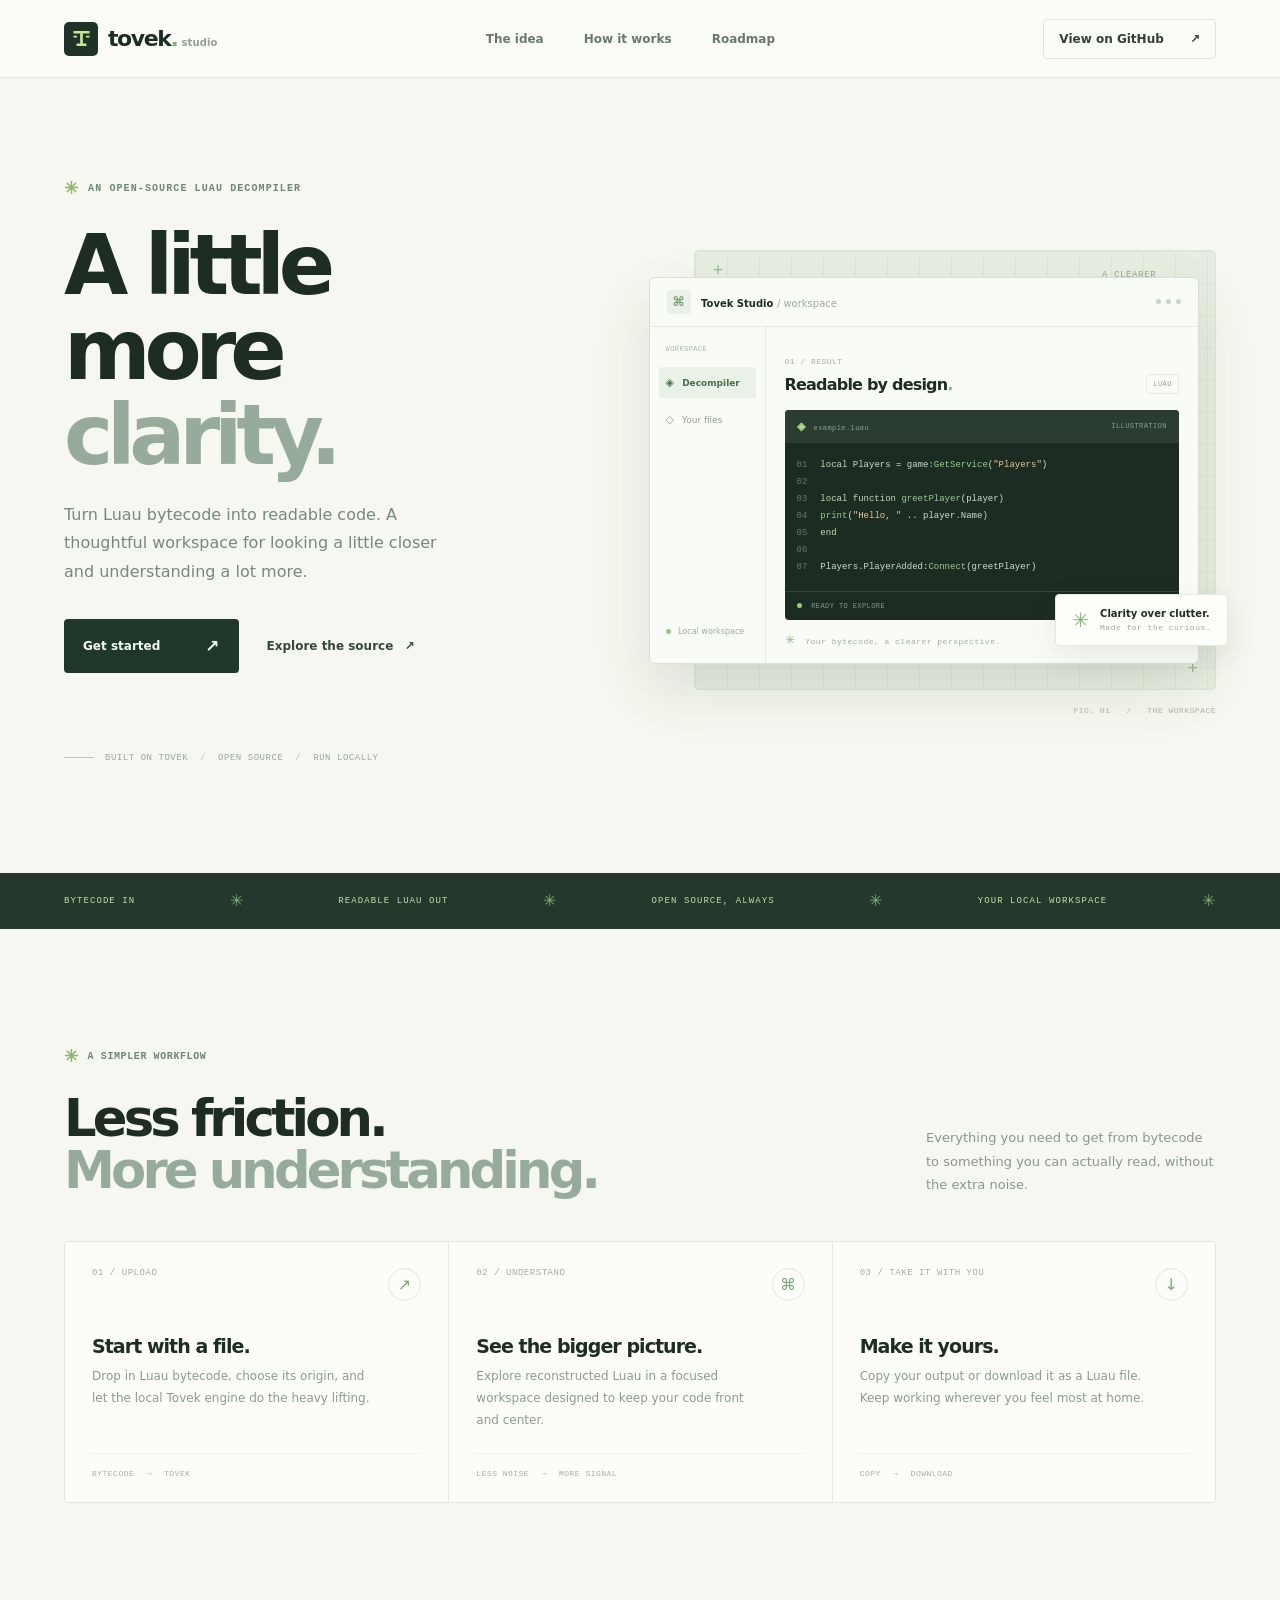
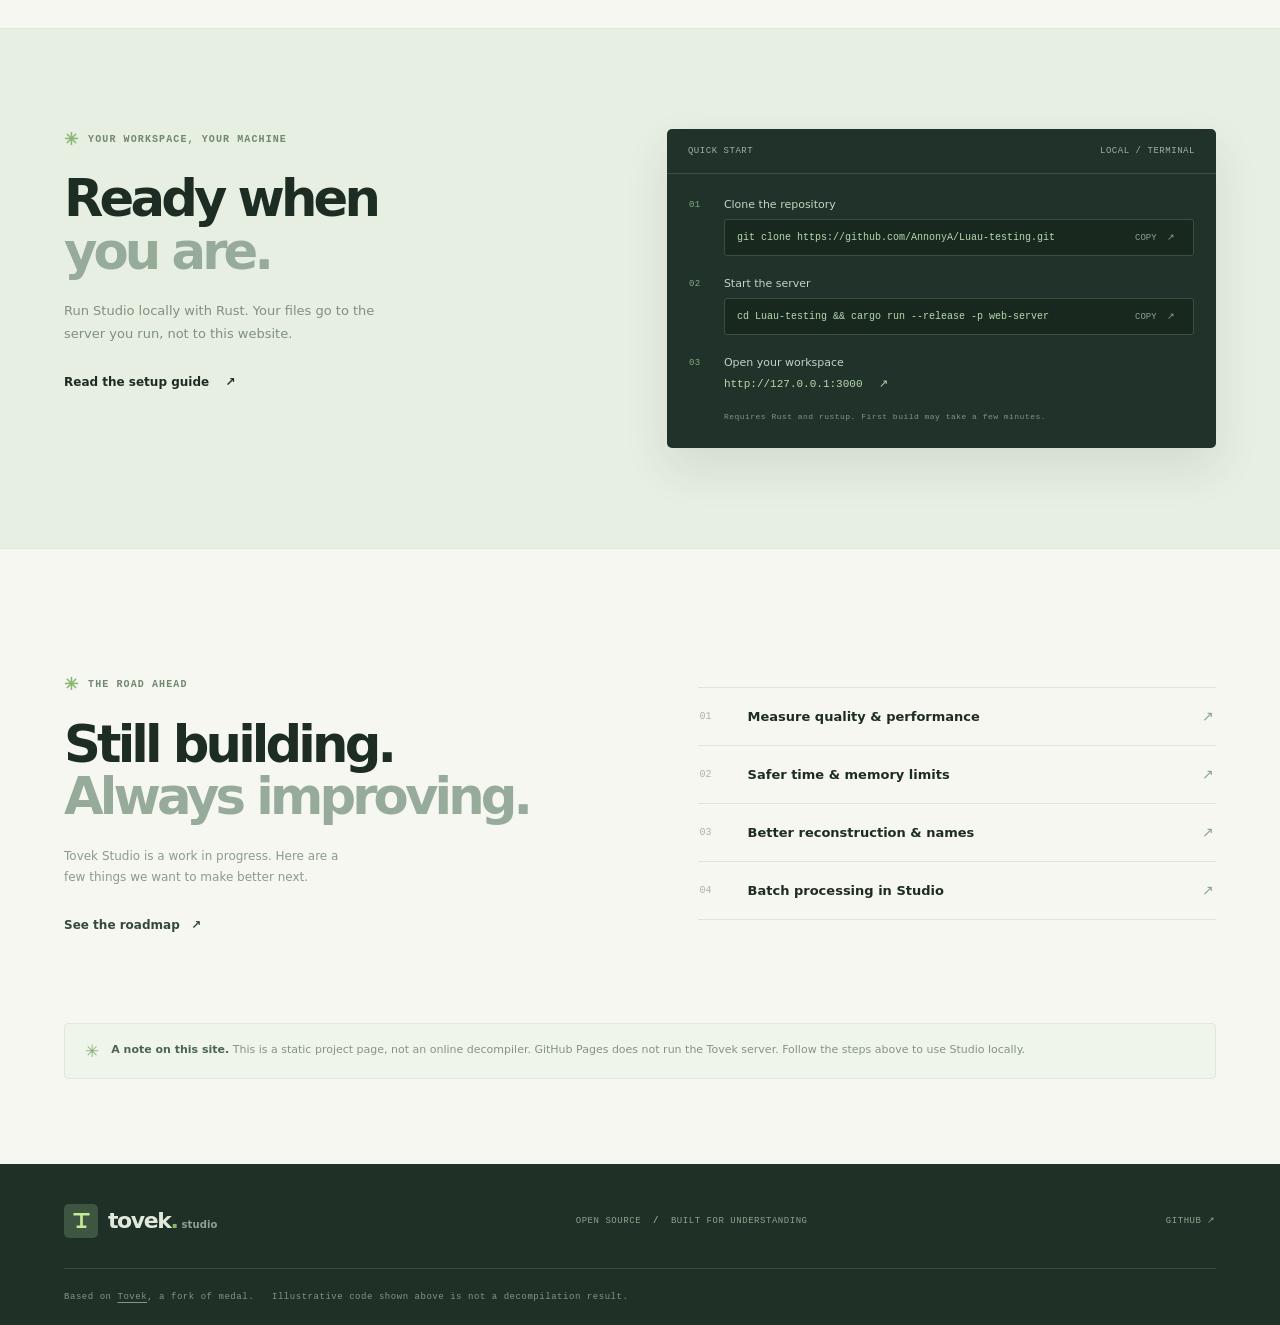
==== site/index.html @ 87a11f31 "Add project website and GitHub Pages deployment Co-authored-by: arena-agent <297053741+arena-agent@u" ====
<!doctype html>
<html lang="en">
  <head>
    <meta charset="utf-8" />
    <meta name="viewport" content="width=device-width, initial-scale=1" />
    <meta name="theme-color" content="#f6f7f0" />
    <meta
      name="description"
      content="Tovek Studio is an open-source workspace for turning Luau bytecode into readable code."
    />
    <title>Tovek Studio — A little more clarity.</title>
    <link rel="icon" href="./favicon.svg" type="image/svg+xml" />
    <link rel="stylesheet" href="./style.css" />
    <script defer src="./site.js"></script>
  </head>
  <body>
    <header class="header">
      <div class="header-inner shell">
        <a class="brand" href="#top" aria-label="Tovek Studio home"
          ><span class="brand-mark"
            ><svg viewBox="0 0 28 28" fill="none" aria-hidden="true">
              <path
                d="M5 7h18M14 7v14M8.5 21h11"
                stroke="currentColor"
                stroke-width="3"
              />
              <path
                d="M5 12h4M19 12h4"
                stroke="currentColor"
                stroke-width="2"
              /></svg></span
          ><span
            >tovek<span class="brand-dot">.</span><small>studio</small></span
          ></a
        >
        <nav class="nav" aria-label="Main navigation">
          <a href="#about">The idea</a><a href="#workflow">How it works</a
          ><a href="#roadmap">Roadmap</a>
        </nav>
        <a class="header-button" href="https://github.com/AnnonyA/Luau-testing"
          >View on GitHub <span aria-hidden="true">↗</span></a
        >
      </div>
    </header>
    <main id="top">
      <section class="hero shell" id="about">
        <div class="hero-copy">
          <div class="eyebrow">
            <span class="spark">✳</span> AN OPEN-SOURCE LUAU DECOMPILER
          </div>
          <h1>A little more<br /><em>clarity.</em></h1>
          <p class="hero-description">
            Turn Luau bytecode into readable code. A thoughtful workspace for
            looking a little closer and understanding a lot more.
          </p>
          <div class="hero-actions">
            <a class="button button-dark" href="#get-started"
              >Get started <span aria-hidden="true">↗</span></a
            ><a class="text-link" href="https://github.com/AnnonyA/Luau-testing"
              >Explore the source <span aria-hidden="true">↗</span></a
            >
          </div>
          <div class="hero-footnote">
            <span class="footnote-line"></span
            ><span
              >BUILT ON TOVEK <span class="sep">/</span> OPEN SOURCE
              <span class="sep">/</span> RUN LOCALLY</span
            >
          </div>
        </div>
        <div
          class="hero-art"
          aria-label="Illustration of the Tovek Studio workspace"
        >
          <div class="art-backdrop">
            <div class="art-cross art-cross-one">+</div>
            <div class="art-cross art-cross-two">+</div>
            <div class="art-label">
              A CLEARER<br />POINT OF VIEW <span>↗</span>
            </div>
          </div>
          <div class="studio-window">
            <div class="window-bar">
              <div class="window-name">
                <span class="mini-mark">⌘</span> Tovek Studio
                <span>/ workspace</span>
              </div>
              <div class="window-dots"><i></i><i></i><i></i></div>
            </div>
            <div class="window-body">
              <div class="window-sidebar">
                <span class="sidebar-caption">WORKSPACE</span
                ><span class="sidebar-selected"><b>◈</b> Decompiler</span
                ><span class="sidebar-item"><b>◇</b> Your files</span>
                <div class="sidebar-bottom"><span></span> Local workspace</div>
              </div>
              <div class="window-main">
                <div class="window-heading">
                  <div>
                    <span class="window-overline">01 / RESULT</span>
                    <h2>Readable by design<span>.</span></h2>
                  </div>
                  <span class="window-pill">LUAU</span>
                </div>
                <div class="code-window">
                  <div class="code-title">
                    <span><b>◈</b> example.luau</span><span>ILLUSTRATION</span>
                  </div>
                  <div class="code-lines" aria-hidden="true">
                    <div>
                      <span>01</span
                      ><code
                        ><i>local</i> Players =
                        game:<b>GetService</b>(<u>"Players"</u>)</code
                      >
                    </div>
                    <div><span>02</span><code></code></div>
                    <div>
                      <span>03</span
                      ><code
                        ><i>local function</i> <b>greetPlayer</b>(player)</code
                      >
                    </div>
                    <div>
                      <span>04</span
                      ><code>
                        <b>print</b>(<u>"Hello, "</u> .. player.Name)</code
                      >
                    </div>
                    <div>
                      <span>05</span><code><i>end</i></code>
                    </div>
                    <div><span>06</span><code></code></div>
                    <div>
                      <span>07</span
                      ><code
                        >Players.PlayerAdded:<b>Connect</b>(greetPlayer)</code
                      >
                    </div>
                  </div>
                  <div class="code-bottom">
                    <span><i></i> READY TO EXPLORE</span
                    ><span>UTF-8 &nbsp; / &nbsp; LUAU</span>
                  </div>
                </div>
                <div class="window-caption">
                  <span>✳</span> Your bytecode, a clearer perspective.
                </div>
              </div>
            </div>
          </div>
          <div class="floating-note">
            <span>✳</span>
            <div>
              <strong>Clarity over clutter.</strong
              ><small>Made for the curious.</small>
            </div>
          </div>
          <div class="art-index">FIG. 01 &nbsp; / &nbsp; THE WORKSPACE</div>
        </div>
      </section>
      <div class="ticker">
        <div class="shell ticker-inner">
          <span>BYTECODE IN</span><span class="ticker-icon">✳</span
          ><span>READABLE LUAU OUT</span><span class="ticker-icon">✳</span
          ><span>OPEN SOURCE, ALWAYS</span><span class="ticker-icon">✳</span
          ><span>YOUR LOCAL WORKSPACE</span><span class="ticker-icon">✳</span>
        </div>
      </div>
      <section class="features shell" id="workflow">
        <div class="section-heading">
          <div>
            <div class="eyebrow">
              <span class="spark">✳</span> A SIMPLER WORKFLOW
            </div>
            <h2>Less friction.<br /><em>More understanding.</em></h2>
          </div>
          <p>
            Everything you need to get from bytecode to something you can
            actually read, without the extra noise.
          </p>
        </div>
        <div class="feature-grid">
          <article class="feature">
            <div class="feature-top">
              <span>01 / UPLOAD</span><span class="feature-icon">↗</span>
            </div>
            <h3>Start with a file.</h3>
            <p>
              Drop in Luau bytecode, choose its origin, and let the local Tovek
              engine do the heavy lifting.
            </p>
            <div class="feature-bottom">BYTECODE <span>→</span> TOVEK</div>
          </article>
          <article class="feature">
            <div class="feature-top">
              <span>02 / UNDERSTAND</span><span class="feature-icon">⌘</span>
            </div>
            <h3>See the bigger picture.</h3>
            <p>
              Explore reconstructed Luau in a focused workspace designed to keep
              your code front and center.
            </p>
            <div class="feature-bottom">
              LESS NOISE <span>→</span> MORE SIGNAL
            </div>
          </article>
          <article class="feature">
            <div class="feature-top">
              <span>03 / TAKE IT WITH YOU</span
              ><span class="feature-icon">↓</span>
            </div>
            <h3>Make it yours.</h3>
            <p>
              Copy your output or download it as a Luau file. Keep working
              wherever you feel most at home.
            </p>
            <div class="feature-bottom">COPY <span>→</span> DOWNLOAD</div>
          </article>
        </div>
      </section>
      <section class="setup-band" id="get-started">
        <div class="setup shell">
          <div class="setup-copy">
            <div class="eyebrow">
              <span class="spark">✳</span> YOUR WORKSPACE, YOUR MACHINE
            </div>
            <h2>Ready when<br /><em>you are.</em></h2>
            <p>
              Run Studio locally with Rust. Your files go to the server you run,
              not to this website.
            </p>
            <a
              href="https://github.com/AnnonyA/Luau-testing#readme"
              class="light-link"
              >Read the setup guide <span>↗</span></a
            >
          </div>
          <div class="terminal">
            <div class="terminal-top">
              <span>QUICK START</span><span>LOCAL / TERMINAL</span>
            </div>
            <div class="terminal-body">
              <div class="terminal-step">
                <span>01</span>
                <div>
                  <p>Clone the repository</p>
                  <div class="command">
                    <code
                      >git clone
                      https://github.com/AnnonyA/Luau-testing.git</code
                    ><button
                      type="button"
                      data-copy="git clone https://github.com/AnnonyA/Luau-testing.git"
                      aria-label="Copy clone command"
                    >
                      COPY <span>↗</span>
                    </button>
                  </div>
                </div>
              </div>
              <div class="terminal-step">
                <span>02</span>
                <div>
                  <p>Start the server</p>
                  <div class="command">
                    <code
                      >cd Luau-testing &amp;&amp; cargo run --release -p
                      web-server</code
                    ><button
                      type="button"
                      data-copy="cd Luau-testing &amp;&amp; cargo run --release -p web-server"
                      aria-label="Copy run command"
                    >
                      COPY <span>↗</span>
                    </button>
                  </div>
                </div>
              </div>
              <div class="terminal-step">
                <span>03</span>
                <div>
                  <p>Open your workspace</p>
                  <div class="terminal-url">
                    http://127.0.0.1:3000 <span>↗</span>
                  </div>
                </div>
              </div>
              <p class="terminal-note">
                Requires Rust and rustup. First build may take a few minutes.
              </p>
            </div>
          </div>
        </div>
      </section>
      <section class="roadmap shell" id="roadmap">
        <div>
          <div class="eyebrow">
            <span class="spark">✳</span> THE ROAD AHEAD
          </div>
          <h2>Still building.<br /><em>Always improving.</em></h2>
          <p>
            Tovek Studio is a work in progress. Here are a few things we want to
            make better next.
          </p>
          <a
            href="https://github.com/AnnonyA/Luau-testing#roadmap"
            class="text-link"
            >See the roadmap <span>↗</span></a
          >
        </div>
        <div class="roadmap-list">
          <div>
            <span>01</span><strong>Measure quality &amp; performance</strong
            ><span>↗</span>
          </div>
          <div>
            <span>02</span><strong>Safer time &amp; memory limits</strong
            ><span>↗</span>
          </div>
          <div>
            <span>03</span><strong>Better reconstruction &amp; names</strong
            ><span>↗</span>
          </div>
          <div>
            <span>04</span><strong>Batch processing in Studio</strong
            ><span>↗</span>
          </div>
        </div>
      </section>
      <div class="site-notice shell">
        <span>✳</span>
        <p>
          <strong>A note on this site.</strong> This is a static project page,
          not an online decompiler. GitHub Pages does not run the Tovek server.
          Follow the steps above to use Studio locally.
        </p>
      </div>
    </main>
    <footer class="footer">
      <div class="shell footer-inner">
        <a class="brand footer-brand" href="#top"
          ><span class="brand-mark"
            ><svg viewBox="0 0 28 28" fill="none" aria-hidden="true">
              <path
                d="M5 7h18M14 7v14M8.5 21h11"
                stroke="currentColor"
                stroke-width="3"
              /></svg></span
          ><span
            >tovek<span class="brand-dot">.</span><small>studio</small></span
          ></a
        ><span
          >OPEN SOURCE <span class="sep">/</span> BUILT FOR UNDERSTANDING</span
        ><a href="https://github.com/AnnonyA/Luau-testing">GITHUB ↗</a>
      </div>
      <div class="shell footer-credit">
        Based on <a href="https://github.com/Kiet1308/Tovek">Tovek</a>, a fork
        of medal. &nbsp; Illustrative code shown above is not a decompilation
        result.
      </div>
    </footer>
    <div class="toast" id="toast" role="status" aria-live="polite" hidden></div>
  </body>
</html>
---- site/style.css ----
:root {
  --ink: #1d2d23;
  --sub: #788a7b;
  --green: #a9d882;
  --paper: #f6f7f0;
  --mono: ui-monospace, SFMono-Regular, Menlo, Consolas, monospace;
  --sans:
    Inter, ui-sans-serif, system-ui, -apple-system, BlinkMacSystemFont,
    "Segoe UI", sans-serif;
}
* {
  box-sizing: border-box;
}
html {
  scroll-behavior: smooth;
  scroll-padding-top: 90px;
}
body {
  margin: 0;
  background: var(--paper);
  color: var(--ink);
  font-family: var(--sans);
  -webkit-font-smoothing: antialiased;
}
.shell {
  width: min(1360px, 90%);
  margin: 0 auto;
}
a {
  color: inherit;
}
.header {
  height: 78px;
  border-bottom: 1px solid #e1e7dc;
  background: #fbfcf7;
}
.header-inner {
  height: 100%;
  display: flex;
  align-items: center;
  justify-content: space-between;
}
.brand {
  display: flex;
  align-items: center;
  gap: 10px;
  text-decoration: none;
  font-weight: 800;
  font-size: 22px;
  letter-spacing: -1.4px;
}
.brand-mark {
  width: 34px;
  height: 34px;
  display: grid;
  place-items: center;
  background: #213328;
  color: #c5e994;
  border-radius: 5px;
}
.brand-mark svg {
  width: 25px;
}
.brand-dot {
  color: #88b761;
}
.brand small {
  font-size: 10px;
  font-weight: 650;
  letter-spacing: 0.1px;
  margin-left: 4px;
  color: #92a094;
}
.nav {
  display: flex;
  gap: 40px;
}
.nav a,
.header-button {
  font-size: 12px;
  font-weight: 600;
  text-decoration: none;
  color: #68796c;
}
.nav a:hover,
.text-link:hover {
  color: #5f9854;
}
.header-button {
  border: 1px solid #dfe6d9;
  border-radius: 4px;
  padding: 12px 15px;
  color: #304136;
}
.header-button span {
  margin-left: 22px;
}
.hero {
  display: grid;
  grid-template-columns: 0.93fr 1.07fr;
  gap: 7%;
  align-items: center;
  padding: 100px 0 110px;
}
.eyebrow {
  font: 600 10px var(--mono);
  letter-spacing: 0.11em;
  color: #6f886f;
  display: flex;
  align-items: center;
  gap: 9px;
}
.spark {
  font-size: 17px;
  color: #8bb673;
}
.hero h1,
.section-heading h2,
.setup h2,
.roadmap h2 {
  font-weight: 600;
  letter-spacing: -0.075em;
  line-height: 1.02;
  margin: 25px 0 22px;
}
.hero h1 {
  font-size: clamp(60px, 6.5vw, 104px);
}
h1 em,
h2 em {
  font-style: normal;
  color: #96ab99;
}
.hero-description {
  font-size: 16px;
  line-height: 1.8;
  color: #78897c;
  max-width: 405px;
  margin: 0;
}
.hero-actions {
  display: flex;
  align-items: center;
  gap: 28px;
  margin-top: 32px;
}
.button {
  text-decoration: none;
  font-size: 12px;
  font-weight: 650;
  display: inline-flex;
  align-items: center;
  justify-content: space-between;
  gap: 45px;
  border-radius: 4px;
}
.button-dark {
  padding: 17px 19px;
  background: #20382a;
  color: #f5fbf3;
}
.button-dark:hover {
  background: #34543b;
}
.button span {
  font-size: 17px;
}
.text-link {
  font-size: 12px;
  font-weight: 650;
  text-decoration: none;
  color: #344a39;
}
.text-link span {
  margin-left: 7px;
}
.hero-footnote {
  display: flex;
  align-items: center;
  gap: 11px;
  margin-top: 80px;
  font: 9px var(--mono);
  letter-spacing: 0.06em;
  color: #98a899;
}
.footnote-line {
  height: 1px;
  width: 30px;
  background: #b7c8b4;
}
.sep {
  color: #b9c5b7;
  margin: 0 6px;
}
.hero-art {
  height: 440px;
  position: relative;
  display: flex;
  align-items: center;
  justify-content: center;
}
.art-backdrop {
  position: absolute;
  inset: 0 0 0 9%;
  background: #e7eee1;
  border: 1px solid #dbe6d5;
  border-radius: 5px;
  background-image:
    linear-gradient(#dce7d7 1px, transparent 1px),
    linear-gradient(90deg, #dce7d7 1px, transparent 1px);
  background-size: 32px 32px;
}
.art-cross {
  position: absolute;
  font: 18px var(--mono);
  color: #9eb69c;
}
.art-cross-one {
  left: 17px;
  top: 10px;
}
.art-cross-two {
  right: 17px;
  bottom: 10px;
}
.art-label {
  position: absolute;
  right: 20px;
  top: 18px;
  font: 9px/1.5 var(--mono);
  color: #91a890;
  letter-spacing: 0.07em;
}
.art-label span {
  color: #76a56a;
}
.studio-window {
  position: relative;
  width: 96%;
  max-width: 620px;
  margin-left: -2%;
  border: 1px solid #d6e1d3;
  border-radius: 6px;
  background: #f9fbf7;
  box-shadow: 0 25px 55px #38583b23;
  overflow: hidden;
}
.window-bar {
  height: 49px;
  display: flex;
  align-items: center;
  justify-content: space-between;
  padding: 0 17px;
  border-bottom: 1px solid #e6ebe2;
  font-size: 10px;
  font-weight: 650;
}
.window-name span:last-child {
  color: #9caaa0;
  font-weight: 400;
}
.mini-mark {
  display: inline-grid;
  place-items: center;
  width: 24px;
  height: 24px;
  border-radius: 4px;
  background: #eaf1e7;
  color: #6d9869;
  font-size: 13px;
  margin-right: 7px;
}
.window-dots {
  display: flex;
  gap: 5px;
}
.window-dots i {
  width: 5px;
  height: 5px;
  background: #cad6c9;
  border-radius: 50%;
}
.window-body {
  display: grid;
  grid-template-columns: 116px 1fr;
  min-height: 286px;
}
.window-sidebar {
  border-right: 1px solid #e6ebe2;
  padding: 18px 9px;
  display: flex;
  flex-direction: column;
  gap: 6px;
  color: #91a093;
  font-size: 9px;
}
.sidebar-caption,
.window-overline,
.window-pill,
.code-title,
.code-bottom,
.window-caption,
.art-index,
.floating-note small,
.ticker,
.section-heading .eyebrow,
.feature-top,
.feature-bottom,
.terminal-top,
.terminal-step > span,
.terminal-note,
.footer-inner > span,
.footer-inner > a:last-child,
.footer-credit {
  font-family: var(--mono);
  letter-spacing: 0.06em;
}
.sidebar-caption {
  font-size: 7px;
  color: #acb8ac;
  margin: 0 0 8px 7px;
}
.sidebar-selected,
.sidebar-item {
  padding: 9px 7px;
  border-radius: 3px;
  white-space: nowrap;
}
.sidebar-selected {
  background: #eaf2e7;
  color: #486d49;
  font-weight: 600;
}
.sidebar-selected b,
.sidebar-item b {
  margin-right: 5px;
  font-size: 11px;
}
.sidebar-bottom {
  margin-top: auto;
  padding: 9px 7px;
  font-size: 8px;
  color: #9eafa0;
}
.sidebar-bottom span,
.code-bottom i {
  display: inline-block;
  width: 5px;
  height: 5px;
  background: #9aca7f;
  border-radius: 50%;
  margin-right: 5px;
}
.window-main {
  padding: 22px 19px 15px;
  min-width: 0;
}
.window-heading {
  display: flex;
  justify-content: space-between;
  align-items: end;
  margin-bottom: 16px;
}
.window-overline {
  font-size: 8px;
  color: #a1b0a2;
}
.window-heading h2 {
  font-size: 16px;
  margin: 7px 0 0;
  letter-spacing: -0.05em;
}
.window-heading h2 span {
  color: #83b76a;
}
.window-pill {
  font-size: 7px;
  padding: 5px 6px;
  border: 1px solid #e2ebe0;
  color: #94a695;
  border-radius: 3px;
}
.code-window {
  background: #1d2c22;
  color: #ccddcf;
  border-radius: 4px;
  overflow: hidden;
}
.code-title {
  display: flex;
  justify-content: space-between;
  align-items: center;
  background: #2b3d30;
  padding: 10px 12px;
  font-size: 7px;
  color: #8ca394;
}
.code-title b {
  color: #b2d997;
  font-size: 11px;
  margin-right: 4px;
}
.code-lines {
  padding: 14px 12px 15px;
  overflow: hidden;
}
.code-lines div {
  display: flex;
  gap: 13px;
  font: 9px/1.9 var(--mono);
  white-space: nowrap;
}
.code-lines div > span {
  color: #627a69;
  user-select: none;
}
.code-lines code {
  font: inherit;
}
.code-lines i {
  font-style: normal;
  color: #c1dbb1;
}
.code-lines b {
  font-weight: 400;
  color: #9acb8c;
}
.code-lines u {
  text-decoration: none;
  color: #e1c995;
}
.code-bottom {
  border-top: 1px solid #344739;
  display: flex;
  justify-content: space-between;
  padding: 10px 12px;
  font-size: 7px;
  color: #829b88;
}
.window-caption {
  font-size: 8px;
  color: #a1b0a1;
  margin-top: 13px;
}
.window-caption span {
  color: #89b27b;
  font-size: 12px;
  margin-right: 5px;
}
.floating-note {
  position: absolute;
  right: -12px;
  bottom: 44px;
  display: flex;
  gap: 11px;
  align-items: center;
  background: #fdfefa;
  padding: 13px 16px;
  border: 1px solid #e2eadf;
  border-radius: 4px;
  box-shadow: 0 10px 30px #32432e18;
}
.floating-note > span {
  font-size: 20px;
  color: #84b572;
}
.floating-note strong,
.floating-note small {
  display: block;
}
.floating-note strong {
  font-size: 10px;
}
.floating-note small {
  font-size: 8px;
  color: #9aab9c;
  margin-top: 4px;
}
.art-index {
  position: absolute;
  bottom: -25px;
  right: 0;
  color: #a7b4a7;
  font-size: 8px;
}
.ticker {
  background: #24392b;
  color: #bfdfac;
}
.ticker-inner {
  min-height: 56px;
  display: flex;
  align-items: center;
  justify-content: space-between;
  gap: 12px;
  font-size: 9px;
  letter-spacing: 0.12em;
}
.ticker-icon {
  font-size: 16px;
  color: #84af72;
}
.features {
  padding: 117px 0 125px;
}
.section-heading {
  display: flex;
  justify-content: space-between;
  align-items: end;
  gap: 40px;
  margin-bottom: 45px;
}
.section-heading h2,
.roadmap h2,
.setup h2 {
  font-size: clamp(37px, 4vw, 59px);
  margin-bottom: 0;
}
.section-heading > p {
  max-width: 290px;
  margin: 0;
  font-size: 13px;
  line-height: 1.8;
  color: #89988b;
}
.feature-grid {
  display: grid;
  grid-template-columns: repeat(3, 1fr);
  border: 1px solid #e0e7db;
  border-radius: 5px;
  overflow: hidden;
  background: #fcfdf9;
}
.feature {
  min-height: 260px;
  padding: 26px 27px 24px;
  display: flex;
  flex-direction: column;
}
.feature + .feature {
  border-left: 1px solid #e6ebe3;
}
.feature-top {
  display: flex;
  justify-content: space-between;
  align-items: start;
  color: #9eafa0;
  font-size: 9px;
}
.feature-icon {
  width: 33px;
  height: 33px;
  border: 1px solid #dfe8db;
  border-radius: 50%;
  display: grid;
  place-items: center;
  color: #7ca676;
  font: 16px var(--sans);
}
.feature h3 {
  font-size: 19px;
  letter-spacing: -0.05em;
  margin: 34px 0 9px;
}
.feature p,
.roadmap p {
  font-size: 12px;
  color: #8b9b8d;
  line-height: 1.8;
  max-width: 290px;
  margin: 0;
}
.feature-bottom {
  border-top: 1px solid #edf1e9;
  margin-top: auto;
  padding-top: 15px;
  font-size: 8px;
  color: #a3b2a3;
}
.feature-bottom span {
  color: #86b775;
  margin: 0 7px;
}
.setup-band {
  background: #e7eee2;
  border-top: 1px solid #dfe8d9;
  border-bottom: 1px solid #dfe8d9;
}
.setup {
  display: grid;
  grid-template-columns: 1fr 1.1fr;
  gap: 9%;
  padding: 100px 0;
}
.setup h2 {
  margin: 22px 0;
}
.setup-copy > p {
  max-width: 320px;
  font-size: 13px;
  line-height: 1.8;
  color: #7f9180;
  margin-bottom: 25px;
}
.light-link {
  font-size: 12px;
  font-weight: 650;
  text-decoration: none;
}
.light-link span {
  margin-left: 12px;
}
.terminal {
  background: #203229;
  border-radius: 5px;
  color: #d7e5d5;
  box-shadow: 0 20px 45px #2d4b2b1c;
  align-self: center;
}
.terminal-top {
  padding: 17px 21px;
  border-bottom: 1px solid #3c5041;
  color: #9cb3a0;
  display: flex;
  justify-content: space-between;
  font-size: 9px;
}
.terminal-body {
  padding: 24px 22px;
}
.terminal-step {
  display: grid;
  grid-template-columns: 25px minmax(0, 1fr);
  gap: 10px;
  margin-bottom: 21px;
}
.terminal-step > span {
  color: #87ad80;
  font-size: 9px;
  padding-top: 2px;
}
.terminal-step p {
  margin: 0 0 8px;
  font-size: 11px;
  color: #c4d3c3;
}
.command {
  display: flex;
  align-items: center;
  justify-content: space-between;
  gap: 10px;
  background: #19281f;
  border: 1px solid #3a5140;
  border-radius: 3px;
  padding: 11px 12px;
  min-width: 0;
}
.command code {
  font: 10px var(--mono);
  white-space: nowrap;
  overflow: auto;
  color: #b8d8ad;
}
.command button {
  flex: none;
  background: none;
  border: 0;
  color: #8ba58f;
  font: 9px var(--mono);
  cursor: pointer;
}
.command button:hover {
  color: #c8e8bb;
}
.command button span {
  margin-left: 5px;
}
.terminal-url {
  font: 11px var(--mono);
  color: #b8d8ad;
}
.terminal-url span {
  margin-left: 10px;
}
.terminal-note {
  margin: 8px 0 0 35px;
  color: #7e9682;
  font-size: 8px;
  line-height: 1.6;
}
.roadmap {
  padding: 125px 0 90px;
  display: grid;
  grid-template-columns: 1fr 1fr;
  gap: 10%;
  align-items: center;
}
.roadmap h2 {
  margin: 23px 0;
}
.roadmap p {
  margin-bottom: 25px;
}
.roadmap-list {
  border-top: 1px solid #dfe6d9;
}
.roadmap-list > div {
  display: grid;
  grid-template-columns: 40px 1fr auto;
  align-items: center;
  border-bottom: 1px solid #dfe6d9;
  padding: 20px 2px;
  gap: 8px;
}
.roadmap-list span {
  font: 10px var(--mono);
  color: #a7b7a6;
}
.roadmap-list span:last-child {
  color: #88a687;
  font-size: 14px;
}
.roadmap-list strong {
  font-size: 13px;
  font-weight: 600;
}
.site-notice {
  display: flex;
  align-items: start;
  gap: 12px;
  border: 1px solid #dfe8d9;
  background: #f0f5ec;
  padding: 17px 20px;
  margin-bottom: 85px;
  border-radius: 4px;
}
.site-notice > span {
  font-size: 17px;
  color: #82ad73;
}
.site-notice p {
  margin: 0;
  font-size: 11px;
  line-height: 1.7;
  color: #839485;
}
.site-notice strong {
  color: #4c6550;
}
.footer {
  background: #1f3026;
  color: #afc2b0;
  padding: 40px 0 25px;
}
.footer-inner {
  display: flex;
  align-items: center;
  justify-content: space-between;
  gap: 20px;
}
.footer-brand {
  color: #e0eadc;
}
.footer-brand .brand-mark {
  background: #3d5541;
}
.footer-inner > span,
.footer-inner > a:last-child {
  font-size: 9px;
  text-decoration: none;
  color: #8ca48f;
}
.footer-credit {
  border-top: 1px solid #394f3e;
  margin-top: 30px;
  padding-top: 20px;
  font-size: 9px;
  line-height: 1.8;
  color: #809884;
}
.footer-credit a {
  text-decoration: underline;
  text-underline-offset: 3px;
}
.toast {
  position: fixed;
  bottom: 24px;
  right: 24px;
  background: #d0eabd;
  color: #29412e;
  border: 1px solid #b2d8a1;
  padding: 12px 17px;
  border-radius: 4px;
  box-shadow: 0 6px 24px #1d2d2330;
  font-size: 12px;
  z-index: 4;
}
a:focus-visible,
button:focus-visible {
  outline: 3px solid #8abf71;
  outline-offset: 4px;
}
[hidden] {
  display: none !important;
}
@media (max-width: 1000px) {
  .hero {
    gap: 4%;
    padding: 75px 0 95px;
  }
  .hero-art {
    height: 390px;
  }
  .window-body {
    grid-template-columns: 90px 1fr;
  }
  .window-sidebar {
    font-size: 8px;
  }
  .code-lines div {
    font-size: 8px;
  }
  .hero-footnote {
    margin-top: 50px;
  }
  .floating-note {
    right: 0;
  }
}
@media (max-width: 760px) {
  .header {
    height: 68px;
  }
  .nav {
    display: none;
  }
  .header-button {
    font-size: 10px;
    padding: 10px;
  }
  .header-button span {
    margin-left: 8px;
  }
  .hero {
    display: flex;
    flex-direction: column;
    align-items: stretch;
    padding: 65px 0 78px;
    gap: 55px;
  }
  .hero h1 {
    font-size: clamp(58px, 11vw, 80px);
  }
  .hero-footnote {
    margin-top: 45px;
    font-size: 8px;
  }
  .hero-art {
    height: 390px;
  }
  .art-backdrop {
    left: 4%;
  }
  .studio-window {
    width: 97%;
    margin-left: 0;
  }
  .floating-note {
    right: -1%;
    bottom: 20px;
  }
  .ticker-inner {
    flex-wrap: wrap;
    justify-content: center;
    min-height: 60px;
    padding: 14px 0;
    font-size: 8px;
  }
  .ticker-icon {
    font-size: 12px;
  }
  .features {
    padding: 80px 0;
  }
  .section-heading {
    display: block;
  }
  .section-heading > p {
    margin-top: 20px;
  }
  .feature-grid {
    grid-template-columns: 1fr;
  }
  .feature {
    min-height: 200px;
  }
  .feature + .feature {
    border-left: 0;
    border-top: 1px solid #e6ebe3;
  }
  .feature h3 {
    margin-top: 20px;
  }
  .feature-bottom {
    margin-top: 25px;
  }
  .setup {
    grid-template-columns: 1fr;
    gap: 40px;
    padding: 75px 0;
  }
  .roadmap {
    grid-template-columns: 1fr;
    gap: 35px;
    padding: 80px 0 55px;
  }
  .site-notice {
    margin-bottom: 65px;
  }
  .footer-inner {
    flex-wrap: wrap;
  }
  .footer-inner > span {
    display: none;
  }
}
@media (max-width: 420px) {
  .hero-art {
    height: 330px;
  }
  .window-body {
    grid-template-columns: 1fr;
  }
  .window-sidebar {
    display: none;
  }
  .window-main {
    padding: 15px;
  }
  .code-lines div {
    font-size: 7px;
    gap: 8px;
  }
  .floating-note {
    bottom: 6px;
  }
  .hero-actions {
    gap: 15px;
  }
  .hero-footnote {
    line-height: 1.7;
  }
  .ticker-inner span:nth-child(7),
  .ticker-inner span:nth-child(8) {
    display: none;
  }
  .command code {
    font-size: 9px;
  }
}
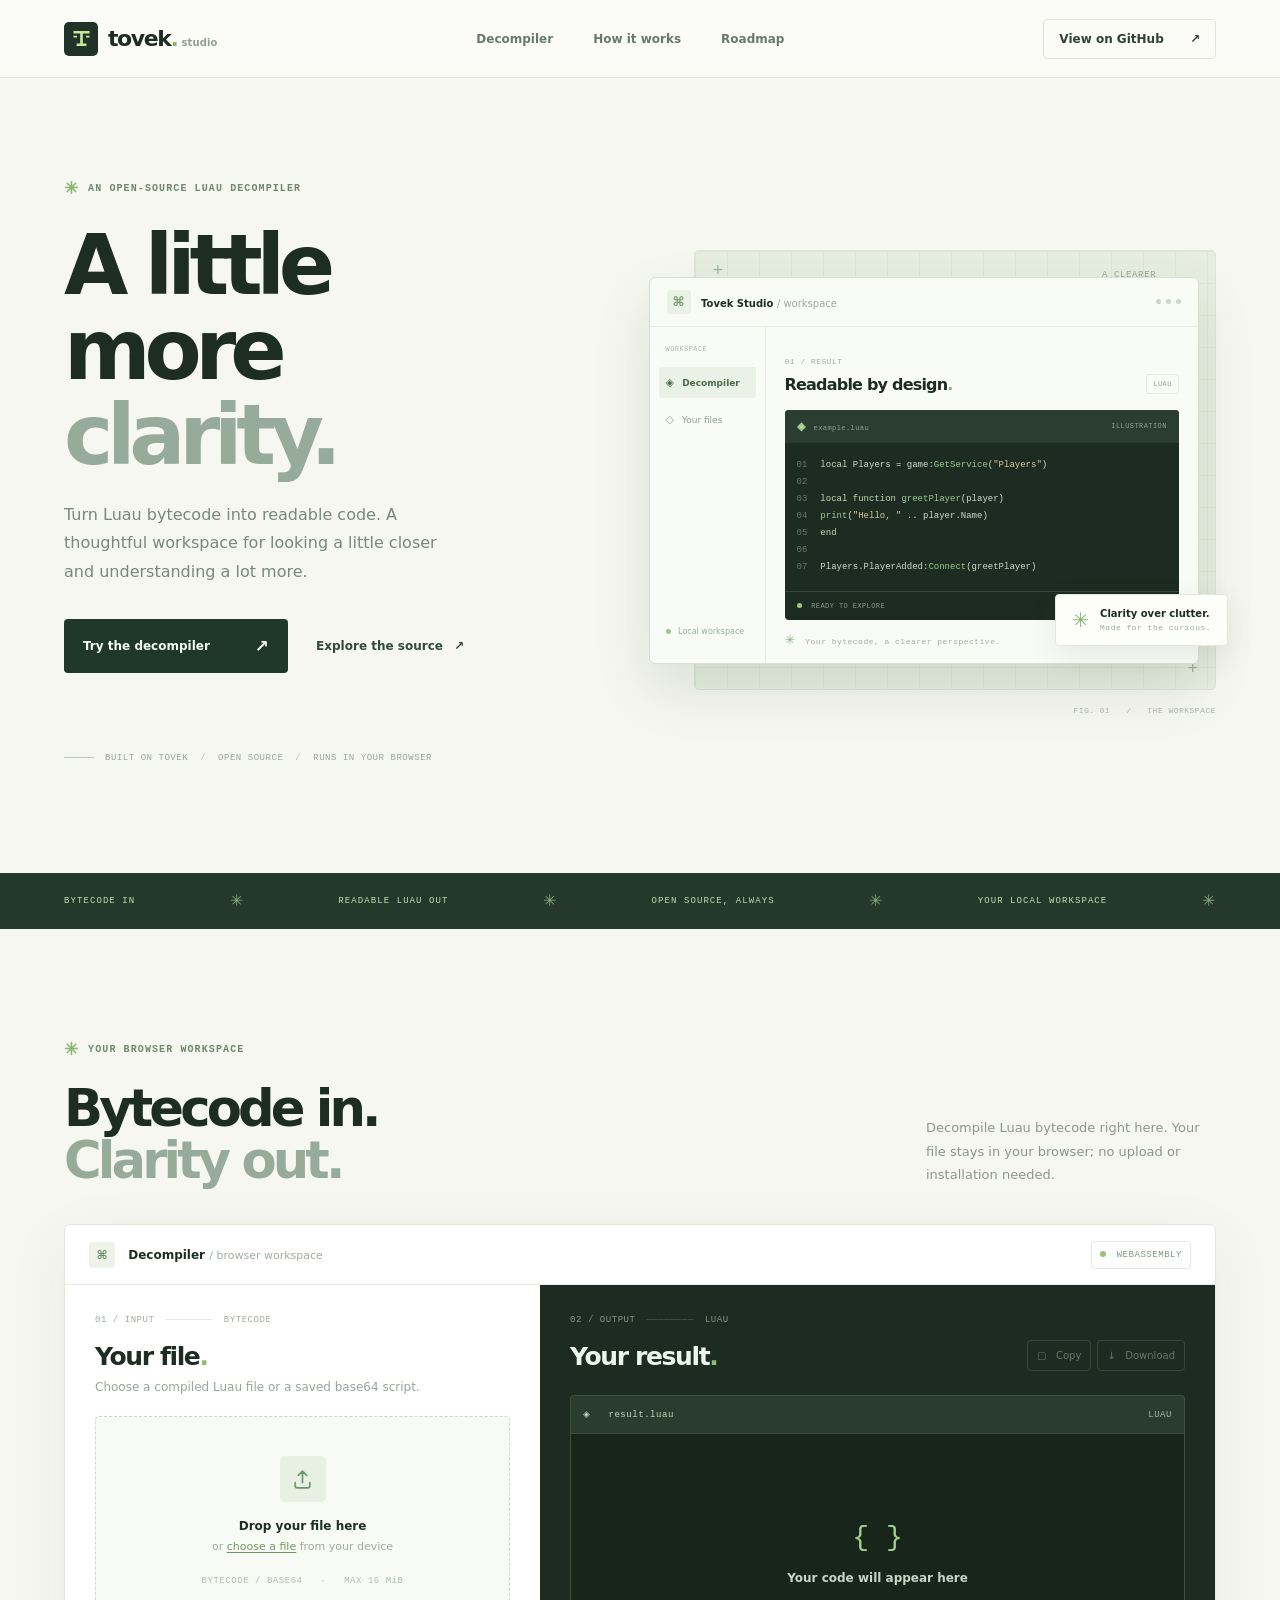
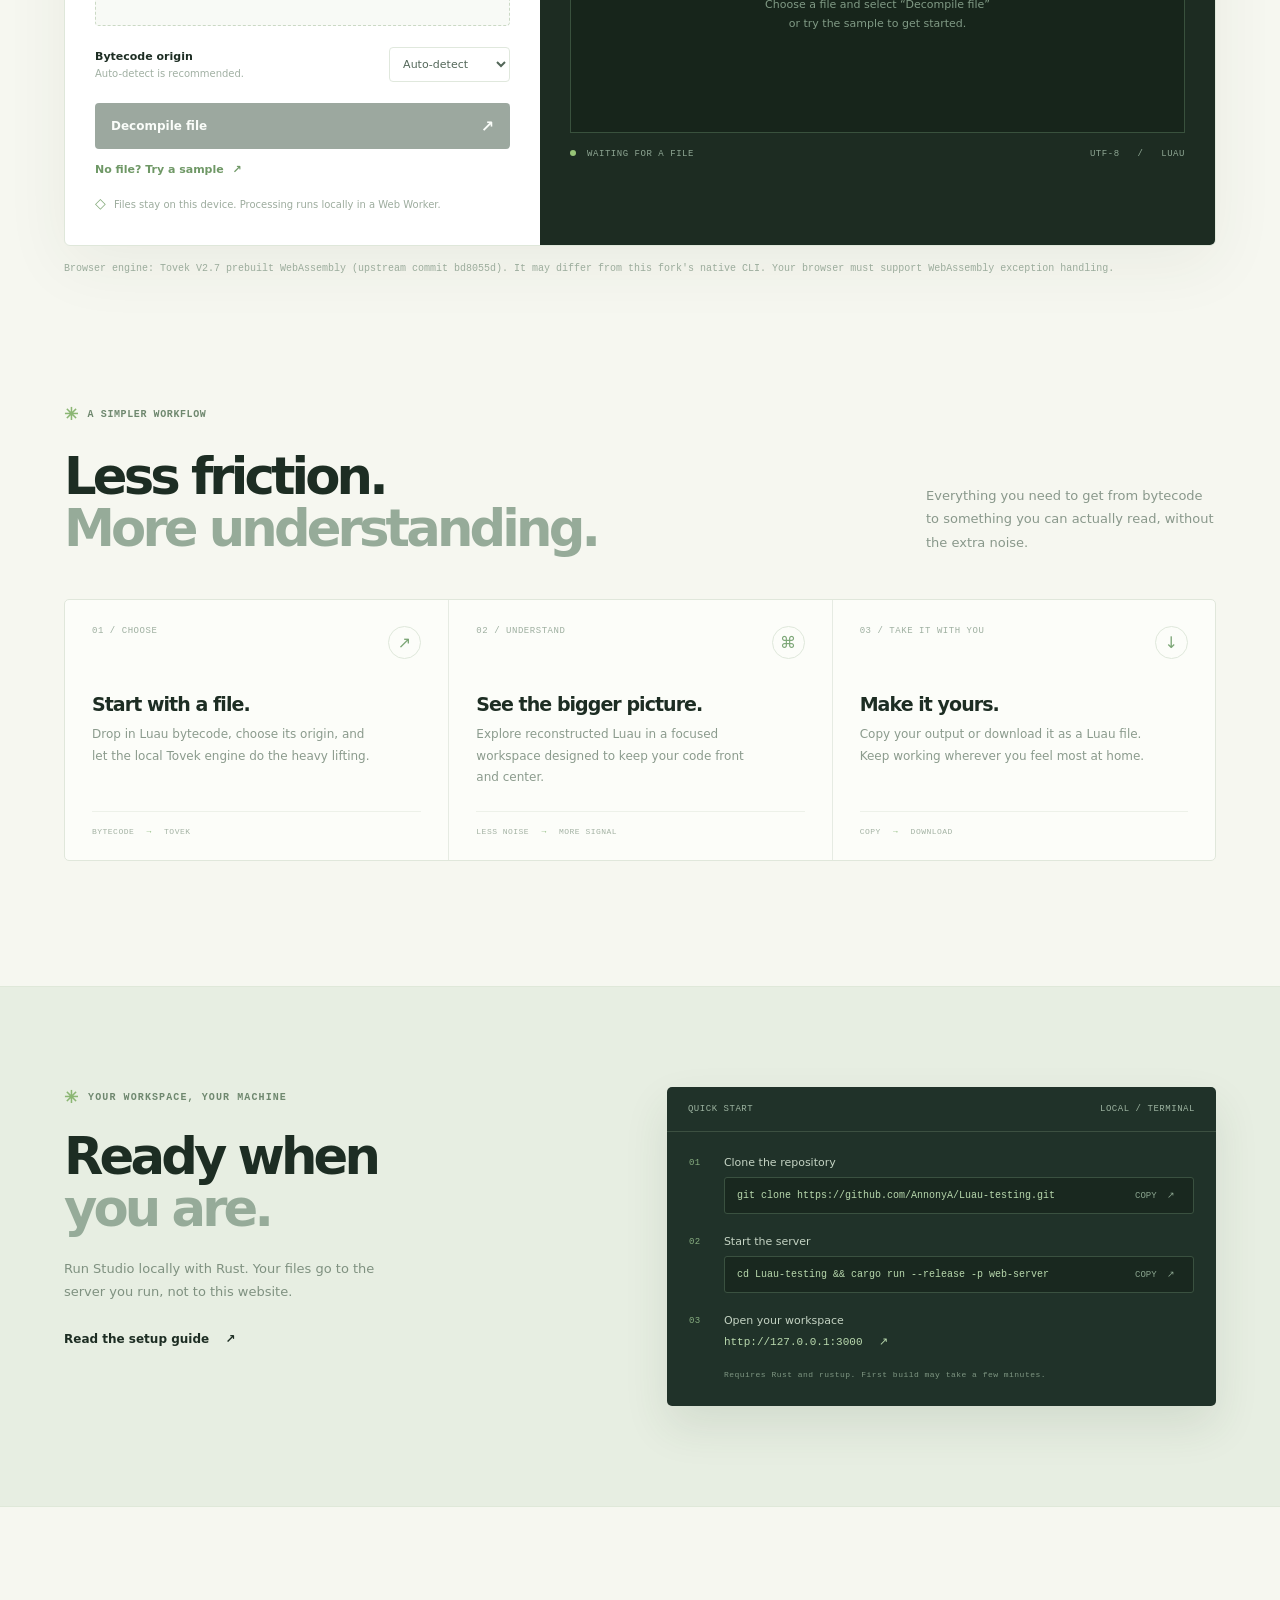
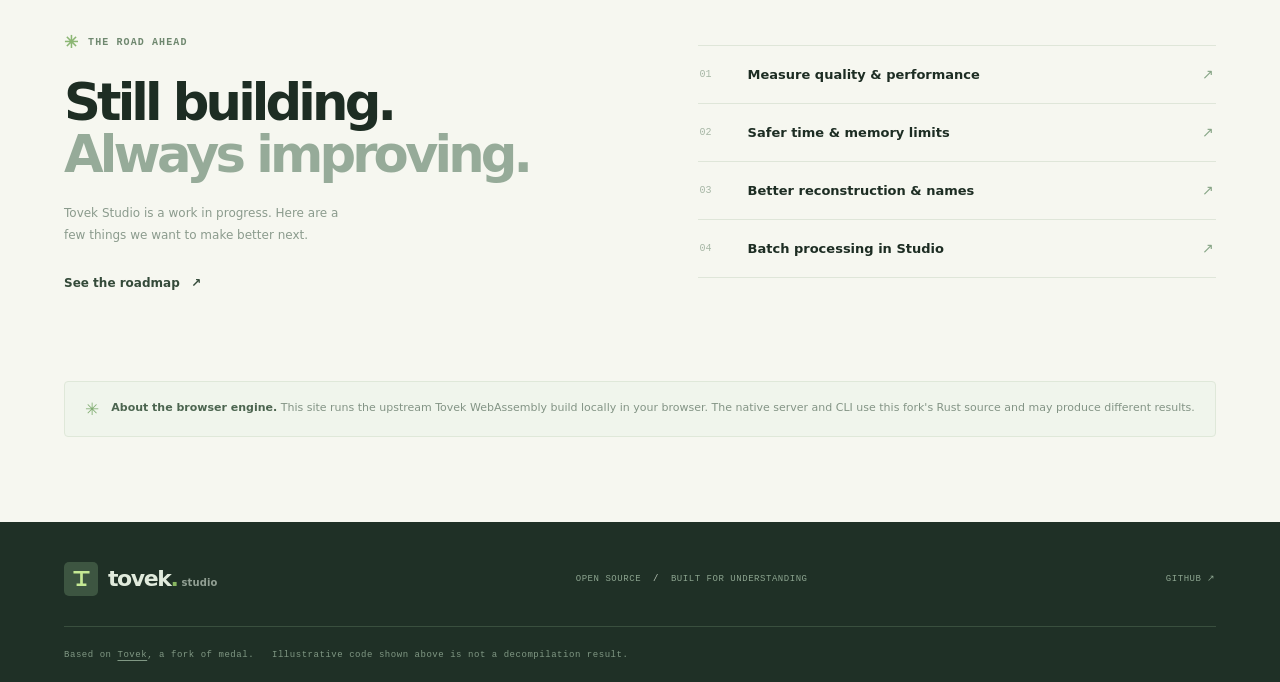
==== commit e904842e: "Integrate browser-based Tovek decompiler Co-authored-by: arena-agent <297053741+arena-agent@users.no" ====
--- a/site/index.html
+++ b/site/index.html
@@ -12,6 +12,7 @@
     <link rel="icon" href="./favicon.svg" type="image/svg+xml" />
     <link rel="stylesheet" href="./style.css" />
     <script defer src="./site.js"></script>
+    <script type="module" src="./decompiler.mjs"></script>
   </head>
   <body>
     <header class="header">
@@ -34,8 +35,8 @@
           ></a
         >
         <nav class="nav" aria-label="Main navigation">
-          <a href="#about">The idea</a><a href="#workflow">How it works</a
-          ><a href="#roadmap">Roadmap</a>
+          <a href="#decompiler">Decompiler</a
+          ><a href="#workflow">How it works</a><a href="#roadmap">Roadmap</a>
         </nav>
         <a class="header-button" href="https://github.com/AnnonyA/Luau-testing"
           >View on GitHub <span aria-hidden="true">↗</span></a
@@ -54,8 +55,8 @@
             looking a little closer and understanding a lot more.
           </p>
           <div class="hero-actions">
-            <a class="button button-dark" href="#get-started"
-              >Get started <span aria-hidden="true">↗</span></a
+            <a class="button button-dark" href="#decompiler"
+              >Try the decompiler <span aria-hidden="true">↗</span></a
             ><a class="text-link" href="https://github.com/AnnonyA/Luau-testing"
               >Explore the source <span aria-hidden="true">↗</span></a
             >
@@ -64,7 +65,7 @@
             <span class="footnote-line"></span
             ><span
               >BUILT ON TOVEK <span class="sep">/</span> OPEN SOURCE
-              <span class="sep">/</span> RUN LOCALLY</span
+              <span class="sep">/</span> RUNS IN YOUR BROWSER</span
             >
           </div>
         </div>
@@ -167,6 +168,149 @@
           ><span>YOUR LOCAL WORKSPACE</span><span class="ticker-icon">✳</span>
         </div>
       </div>
+      <section
+        class="decompiler-section shell"
+        id="decompiler"
+        aria-labelledby="decompiler-title"
+      >
+        <div class="decompiler-intro">
+          <div>
+            <div class="eyebrow">
+              <span class="spark">✳</span> YOUR BROWSER WORKSPACE
+            </div>
+            <h2 id="decompiler-title">
+              Bytecode in.<br /><em>Clarity out.</em>
+            </h2>
+          </div>
+          <p>
+            Decompile Luau bytecode right here. Your file stays in your browser;
+            no upload or installation needed.
+          </p>
+        </div>
+        <div class="workbench">
+          <div class="workbench-head">
+            <span
+              ><span class="workbench-mark">⌘</span> Decompiler
+              <small>/ browser workspace</small></span
+            ><span class="workbench-badge"><i></i> WEBASSEMBLY</span>
+          </div>
+          <div class="workbench-grid">
+            <div class="workbench-input">
+              <div class="workbench-label">
+                01 / INPUT <span>────────</span> BYTECODE
+              </div>
+              <h3>Your file<span>.</span></h3>
+              <p>Choose a compiled Luau file or a saved base64 script.</p>
+              <input id="bytecode-file" type="file" class="sr-only" />
+              <div
+                id="file-drop"
+                class="file-drop"
+                role="button"
+                tabindex="0"
+                aria-label="Choose or drop a bytecode file"
+              >
+                <div class="drop-icon">
+                  <svg
+                    width="25"
+                    height="25"
+                    viewBox="0 0 24 24"
+                    fill="none"
+                    aria-hidden="true"
+                  >
+                    <path
+                      d="M12 15V4m0 0L8 8m4-4 4 4M5 15v3a2 2 0 002 2h10a2 2 0 002-2v-3"
+                      stroke="currentColor"
+                      stroke-width="1.6"
+                      stroke-linecap="round"
+                      stroke-linejoin="round"
+                    />
+                  </svg>
+                </div>
+                <strong id="file-title">Drop your file here</strong
+                ><span id="file-subtitle"
+                  >or <u>choose a file</u> from your device</span
+                ><small id="file-meta"
+                  >BYTECODE / BASE64 &nbsp; · &nbsp; MAX 16 MiB</small
+                >
+              </div>
+              <div class="file-options">
+                <label for="bytecode-key"
+                  >Bytecode origin
+                  <small>Auto-detect is recommended.</small></label
+                ><select id="bytecode-key">
+                  <option value="auto">Auto-detect</option>
+                  <option value="plain">Standard Luau</option>
+                  <option value="client">Roblox client</option>
+                </select>
+              </div>
+              <button
+                type="button"
+                id="run-decompiler"
+                class="run-button"
+                disabled
+              >
+                <span>Decompile file</span><span aria-hidden="true">↗</span>
+              </button>
+              <button type="button" id="try-sample" class="sample-button">
+                No file? Try a sample <span aria-hidden="true">↗</span>
+              </button>
+              <p class="local-note">
+                <span>◇</span> Files stay on this device. Processing runs
+                locally in a Web Worker.
+              </p>
+            </div>
+            <div class="workbench-output">
+              <div class="output-heading">
+                <div>
+                  <div class="workbench-label">
+                    02 / OUTPUT <span>────────</span> LUAU
+                  </div>
+                  <h3>Your result<span>.</span></h3>
+                </div>
+                <div class="output-actions">
+                  <button type="button" id="copy-output" disabled>
+                    ▢ &nbsp; Copy</button
+                  ><button type="button" id="save-output" disabled>
+                    ↓ &nbsp; Download
+                  </button>
+                </div>
+              </div>
+              <div class="result-tab">
+                <span>◈ &nbsp; <span id="result-name">result.luau</span></span
+                ><span>LUAU</span>
+              </div>
+              <div class="result-body">
+                <div id="result-empty" class="result-empty">
+                  <span>{ }</span><strong>Your code will appear here</strong>
+                  <p>
+                    Choose a file and select “Decompile file”<br />or try the
+                    sample to get started.
+                  </p>
+                </div>
+                <pre id="result-pre" hidden><code id="result-code"></code></pre>
+              </div>
+              <div class="result-footer">
+                <span
+                  ><i></i>
+                  <span id="engine-status">WAITING FOR A FILE</span></span
+                ><span id="result-details">UTF-8 &nbsp; / &nbsp; LUAU</span>
+              </div>
+            </div>
+          </div>
+        </div>
+        <p
+          class="browser-status"
+          id="browser-status"
+          role="status"
+          aria-live="polite"
+          hidden
+        ></p>
+        <p class="engine-note">
+          Browser engine: Tovek V2.7 prebuilt WebAssembly (upstream commit
+          bd8055d). It may differ from this fork's native CLI. Your browser must
+          support WebAssembly exception handling.
+        </p>
+      </section>
       <section class="features shell" id="workflow">
         <div class="section-heading">
           <div>
@@ -183,7 +327,7 @@
         <div class="feature-grid">
           <article class="feature">
             <div class="feature-top">
-              <span>01 / UPLOAD</span><span class="feature-icon">↗</span>
+              <span>01 / CHOOSE</span><span class="feature-icon">↗</span>
             </div>
             <h3>Start with a file.</h3>
             <p>
@@ -331,9 +475,9 @@
       <div class="site-notice shell">
         <span>✳</span>
         <p>
-          <strong>A note on this site.</strong> This is a static project page,
-          not an online decompiler. GitHub Pages does not run the Tovek server.
-          Follow the steps above to use Studio locally.
+          <strong>About the browser engine.</strong> This site runs the upstream
+          Tovek WebAssembly build locally in your browser. The native server and
+          CLI use this fork's Rust source and may produce different results.
         </p>
       </div>
     </main>
--- a/site/style.css
+++ b/site/style.css
@@ -958,3 +958,412 @@
     font-size: 9px;
   }
 }
+.decompiler-section {
+  padding: 110px 0 10px;
+}
+.decompiler-intro {
+  display: flex;
+  justify-content: space-between;
+  align-items: end;
+  gap: 40px;
+  margin-bottom: 38px;
+}
+.decompiler-intro h2 {
+  font-size: clamp(37px, 4vw, 59px);
+  font-weight: 600;
+  letter-spacing: -0.075em;
+  line-height: 1.02;
+  margin: 22px 0 0;
+}
+.decompiler-intro > p {
+  font-size: 13px;
+  line-height: 1.8;
+  color: #89988b;
+  max-width: 290px;
+  margin: 0;
+}
+.workbench {
+  background: #fff;
+  border: 1px solid #dfe7da;
+  border-radius: 6px;
+  overflow: hidden;
+  box-shadow: 0 18px 65px #2d402010;
+}
+.workbench-head {
+  height: 60px;
+  padding: 0 24px;
+  border-bottom: 1px solid #e7ede3;
+  display: flex;
+  align-items: center;
+  justify-content: space-between;
+  font-size: 12px;
+  font-weight: 650;
+}
+.workbench-mark {
+  display: inline-grid;
+  place-items: center;
+  width: 26px;
+  height: 26px;
+  border-radius: 4px;
+  background: #edf3e9;
+  color: #668c62;
+  margin-right: 9px;
+}
+.workbench-head small {
+  font-size: 11px;
+  font-weight: 400;
+  color: #9eada1;
+}
+.workbench-badge,
+.workbench-label,
+.file-drop small,
+.result-tab,
+.result-footer {
+  font: 9px var(--mono);
+  letter-spacing: 0.06em;
+}
+.workbench-badge {
+  color: #819787;
+  border: 1px solid #e3ebe0;
+  border-radius: 3px;
+  padding: 8px;
+}
+.workbench-badge i,
+.result-footer i {
+  display: inline-block;
+  width: 6px;
+  height: 6px;
+  border-radius: 50%;
+  background: #97c477;
+  margin-right: 5px;
+}
+.workbench-grid {
+  display: grid;
+  grid-template-columns: minmax(300px, 0.88fr) minmax(0, 1.25fr);
+}
+.workbench-input {
+  padding: 30px;
+}
+.workbench-label {
+  color: #9cac9e;
+}
+.workbench-label span {
+  color: #d2ded0;
+  margin: 0 5px;
+}
+.workbench h3 {
+  font-size: 25px;
+  letter-spacing: -0.055em;
+  margin: 17px 0 7px;
+}
+.workbench h3 span {
+  color: #8fbe70;
+}
+.workbench-input > p:not(.local-note) {
+  font-size: 12px;
+  color: #96a79a;
+  margin: 0 0 20px;
+  line-height: 1.5;
+}
+.file-drop {
+  height: 210px;
+  border: 1px dashed #cbd9c5;
+  border-radius: 4px;
+  background: #f8faf6;
+  display: flex;
+  flex-direction: column;
+  align-items: center;
+  justify-content: center;
+  text-align: center;
+  cursor: pointer;
+  padding: 15px;
+  transition:
+    background 0.2s,
+    border-color 0.2s;
+}
+.file-drop:hover,
+.file-drop.dragover {
+  background: #edf6e9;
+  border-color: #84b875;
+}
+.file-drop:focus-visible {
+  outline: 3px solid #8abf71;
+  outline-offset: 3px;
+}
+.drop-icon {
+  display: grid;
+  place-items: center;
+  width: 46px;
+  height: 46px;
+  border-radius: 5px;
+  background: #e8f0e3;
+  color: #71946d;
+  margin-bottom: 17px;
+}
+.file-drop strong {
+  font-size: 12px;
+  overflow-wrap: anywhere;
+  max-width: 100%;
+}
+.file-drop > span {
+  font-size: 11px;
+  color: #9dac9e;
+  margin-top: 7px;
+}
+.file-drop u {
+  color: #719765;
+  text-underline-offset: 2px;
+}
+.file-drop small {
+  color: #afbdaf;
+  margin-top: 23px;
+}
+.file-options {
+  display: flex;
+  justify-content: space-between;
+  gap: 10px;
+  align-items: center;
+  margin: 21px 0;
+}
+.file-options label {
+  font-size: 11px;
+  font-weight: 650;
+}
+.file-options label small {
+  display: block;
+  font-size: 10px;
+  font-weight: 400;
+  color: #a1b0a3;
+  margin-top: 5px;
+}
+.file-options select {
+  font: 11px var(--sans);
+  padding: 9px;
+  border: 1px solid #e0e8dd;
+  background: #fff;
+  color: #536759;
+  border-radius: 4px;
+  max-width: 50%;
+}
+.run-button {
+  display: flex;
+  justify-content: space-between;
+  align-items: center;
+  width: 100%;
+  height: 46px;
+  background: #253f2d;
+  border: 0;
+  border-radius: 4px;
+  color: #f5fbf3;
+  font: 600 12px var(--sans);
+  padding: 0 16px;
+  cursor: pointer;
+}
+.run-button:hover:not(:disabled) {
+  background: #365b3f;
+}
+.run-button:disabled,
+.output-actions button:disabled {
+  opacity: 0.45;
+  cursor: not-allowed;
+}
+.run-button span:last-child {
+  font-size: 16px;
+}
+.sample-button {
+  border: 0;
+  background: none;
+  color: #6f9866;
+  font: 600 11px var(--sans);
+  padding: 14px 0 0;
+  cursor: pointer;
+}
+.sample-button span {
+  margin-left: 5px;
+}
+.sample-button:disabled {
+  opacity: 0.5;
+  cursor: not-allowed;
+}
+.local-note {
+  font-size: 10px;
+  line-height: 1.6;
+  color: #9dac9e;
+  margin: 15px 0 0;
+}
+.local-note span {
+  color: #82a979;
+  font-size: 14px;
+  margin-right: 5px;
+}
+.workbench-output {
+  padding: 30px 30px 0;
+  background: #1d2c22;
+  color: #ecf4eb;
+  min-width: 0;
+}
+.output-heading {
+  display: flex;
+  justify-content: space-between;
+  gap: 8px;
+  align-items: end;
+  margin-bottom: 24px;
+}
+.output-heading .workbench-label {
+  color: #819989;
+}
+.output-heading .workbench-label span {
+  color: #4c6553;
+}
+.output-heading h3 {
+  margin-bottom: 0;
+}
+.output-actions {
+  display: flex;
+  gap: 6px;
+}
+.output-actions button {
+  background: none;
+  border: 1px solid #526b57;
+  border-radius: 4px;
+  color: #c0d0c1;
+  padding: 9px;
+  font: 10px var(--sans);
+  cursor: pointer;
+  white-space: nowrap;
+}
+.output-actions button:hover:not(:disabled) {
+  background: #344b39;
+}
+.result-tab {
+  background: #2a3c2e;
+  border: 1px solid #39513d;
+  border-bottom: 0;
+  border-radius: 4px 4px 0 0;
+  display: flex;
+  justify-content: space-between;
+  align-items: center;
+  height: 38px;
+  padding: 0 12px;
+  color: #a3b9a5;
+}
+.result-tab > span:first-child {
+  color: #c6dbbe;
+  overflow: hidden;
+  white-space: nowrap;
+  text-overflow: ellipsis;
+}
+.result-body {
+  height: 300px;
+  background: #17251b;
+  border: 1px solid #39513d;
+  overflow: auto;
+  position: relative;
+}
+.result-empty {
+  position: absolute;
+  inset: 0;
+  display: flex;
+  align-items: center;
+  justify-content: center;
+  flex-direction: column;
+  text-align: center;
+}
+.result-empty > span {
+  color: #a3cf8d;
+  font: 28px var(--mono);
+  margin-bottom: 18px;
+}
+.result-empty strong {
+  font-size: 12px;
+  color: #c4d8c5;
+}
+.result-empty p {
+  font-size: 11px;
+  line-height: 1.7;
+  color: #809a85;
+}
+.result-body pre {
+  margin: 0;
+  padding: 18px;
+  color: #d2e4d2;
+  font: 12px/1.7 var(--mono);
+  white-space: pre;
+  tab-size: 4;
+}
+.result-footer {
+  display: flex;
+  justify-content: space-between;
+  align-items: center;
+  height: 42px;
+  color: #8ea693;
+}
+.browser-status {
+  padding: 14px 17px;
+  border: 1px solid #e7d4c8;
+  border-radius: 4px;
+  background: #fff7f1;
+  color: #87533f;
+  font-size: 12px;
+  line-height: 1.6;
+  overflow-wrap: anywhere;
+}
+.browser-status.success {
+  background: #f0f8ed;
+  border-color: #d8ebd1;
+  color: #52764d;
+}
+.engine-note {
+  font: 10px/1.7 var(--mono);
+  color: #9bac9c;
+  margin: 14px 0 0;
+}
+.sr-only {
+  position: absolute;
+  width: 1px;
+  height: 1px;
+  padding: 0;
+  margin: -1px;
+  overflow: hidden;
+  clip: rect(0, 0, 0, 0);
+  white-space: nowrap;
+  border: 0;
+}
+@media (max-width: 760px) {
+  .decompiler-section {
+    padding: 75px 0 0;
+  }
+  .decompiler-intro {
+    display: block;
+  }
+  .decompiler-intro > p {
+    margin-top: 20px;
+  }
+  .workbench-grid {
+    grid-template-columns: 1fr;
+  }
+  .workbench-input,
+  .workbench-output {
+    padding-left: 22px;
+    padding-right: 22px;
+  }
+}
+@media (max-width: 420px) {
+  .output-heading {
+    align-items: start;
+    flex-direction: column;
+  }
+  .output-actions {
+    margin-top: 5px;
+  }
+  .file-options {
+    flex-direction: column;
+    align-items: start;
+  }
+  .file-options select {
+    max-width: 100%;
+  }
+  .workbench-head small {
+    display: none;
+  }
+}
